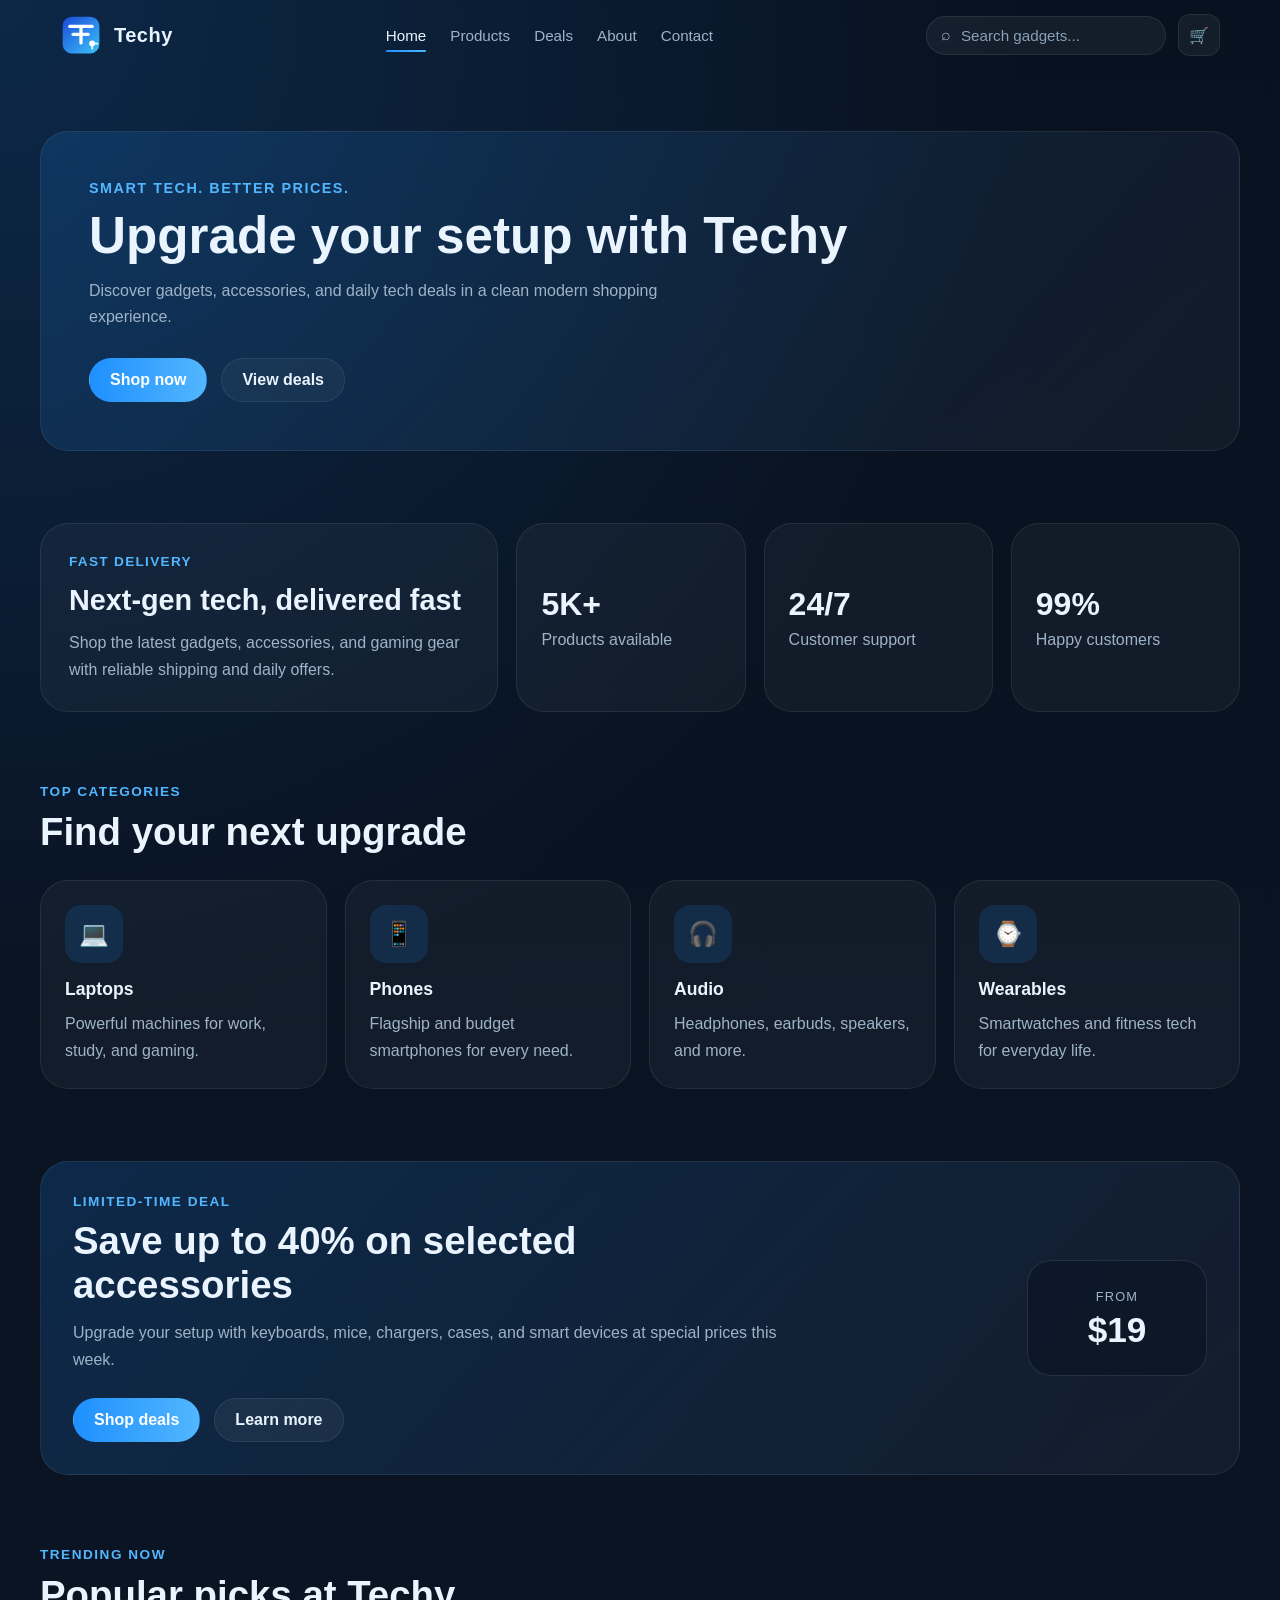
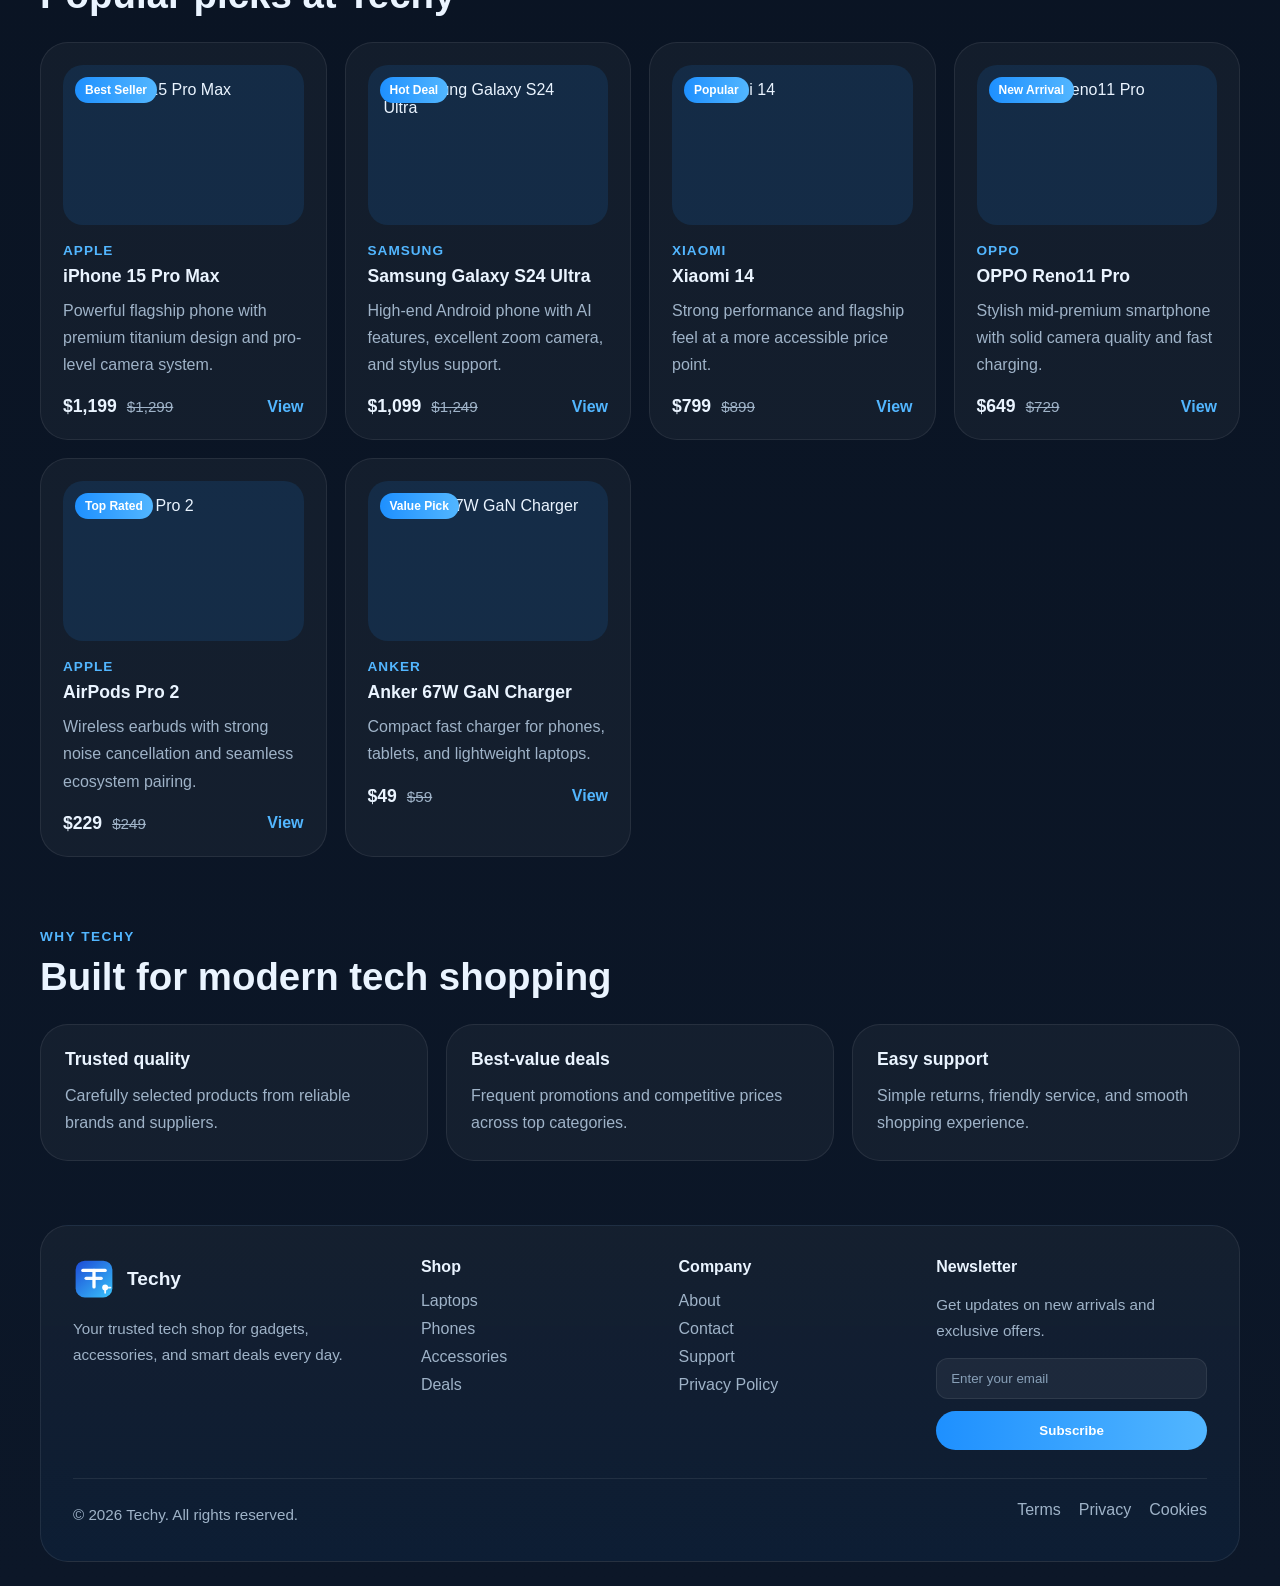
==== index.html @ f383778b "first commit" ====
<!DOCTYPE html>
<html lang="en">
    <head>
        <meta charset="UTF-8">
        <meta name="viewport" content="width=device-width, initial-scale=1.0">
        <title>Techy - Homepage</title>
        <link rel="icon" type="image/svg+xml" href="./assets/images/techy-favicon.svg">
        
        <link rel="stylesheet" href="./css/main.css">
        <link rel="stylesheet" href="./css/header.css">
        <link rel="stylesheet" href="./css/footer.css">
    </head>
    <body>
        <header class="header" id="header">
            <div class="header__container">
                <a href="#" class="header__brand">
                    <img
                        src="./assets/images/techy-symbol.svg"
                        alt="Techy logo"
                        class="header__logo"
                    >
                    <span class="header__brand-text">Techy</span>
                </a>

                <nav class="header__nav">
                    <a href="#" class="header__nav-link header__nav-link--active">Home</a>
                    <a href="#" class="header__nav-link">Products</a>
                    <a href="#" class="header__nav-link">Deals</a>
                    <a href="#" class="header__nav-link">About</a>
                    <a href="#" class="header__nav-link">Contact</a>
                </nav>

                <div class="header__actions">
                    <form class="header__search" action="#">
                        <span class="header__search-icon">⌕</span>
                        <input
                            type="text"
                            class="header__search-input"
                            placeholder="Search gadgets..."
                        >
                    </form>

                    <button class="header__icon-button" type="button" aria-label="Cart">🛒</button>
                    <button class="header__menu-button" type="button" id="menuBtn" aria-label="Open menu">☰</button>
                </div>
            </div>

            <div class="header__mobile-panel" id="mobilePanel">
                <div class="header__mobile-inner">
                    <form class="header__mobile-search" action="#">
                        <input
                            type="text"
                            class="header__mobile-search-input"
                            placeholder="Search gadgets..."
                        >
                    </form>

                    <div class="header__mobile-links">
                        <a href="#" class="header__mobile-link">Home</a>
                        <a href="#" class="header__mobile-link">Products</a>
                        <a href="#" class="header__mobile-link">Deals</a>
                        <a href="#" class="header__mobile-link">About</a>
                        <a href="#" class="header__mobile-link">Contact</a>
                    </div>
                </div>
            </div>
        </header>

        <section class="hero">
            <div class="hero__container">
                <div class="hero__card">
                    <p class="hero__eyebrow">Smart Tech. Better Prices.</p>
                    <h1 class="hero__title">Upgrade your setup with Techy</h1>
                    <p class="hero__description">
                        Discover gadgets, accessories, and daily tech deals in a clean modern shopping experience.
                    </p>
                    <div class="hero__actions">
                        <a href="#" class="hero__button hero__button--primary">Shop now</a>
                        <a href="#" class="hero__button hero__button--secondary">View deals</a>
                    </div>
                </div>
            </div>
        </section>

        <section class="promo">
            <div class="promo__container">
                <div class="promo__grid">
                    <article class="promo__card">
                        <span class="promo__label">Fast delivery</span>
                        <h2 class="promo__title">Next-gen tech, delivered fast</h2>
                        <p class="promo__text">
                            Shop the latest gadgets, accessories, and gaming gear with reliable shipping and daily offers.
                        </p>
                    </article>

                    <article class="promo__stat-card">
                        <strong class="promo__stat-number">5K+</strong>
                        <span class="promo__stat-label">Products available</span>
                    </article>

                    <article class="promo__stat-card">
                        <strong class="promo__stat-number">24/7</strong>
                        <span class="promo__stat-label">Customer support</span>
                    </article>

                    <article class="promo__stat-card">
                        <strong class="promo__stat-number">99%</strong>
                        <span class="promo__stat-label">Happy customers</span>
                    </article>
                </div>
            </div>
        </section>

        <section class="categories">
            <div class="categories__container">
                <div class="section-heading">
                    <p class="section-heading__eyebrow">Top categories</p>
                    <h2 class="section-heading__title">Find your next upgrade</h2>
                </div>

                <div class="categories__grid">
                    <article class="categories__card">
                        <span class="categories__icon">💻</span>
                        <h3 class="categories__name">Laptops</h3>
                        <p class="categories__text">Powerful machines for work, study, and gaming.</p>
                    </article>

                    <article class="categories__card">
                        <span class="categories__icon">📱</span>
                        <h3 class="categories__name">Phones</h3>
                        <p class="categories__text">Flagship and budget smartphones for every need.</p>
                    </article>

                    <article class="categories__card">
                        <span class="categories__icon">🎧</span>
                        <h3 class="categories__name">Audio</h3>
                        <p class="categories__text">Headphones, earbuds, speakers, and more.</p>
                    </article>

                    <article class="categories__card">
                        <span class="categories__icon">⌚</span>
                        <h3 class="categories__name">Wearables</h3>
                        <p class="categories__text">Smartwatches and fitness tech for everyday life.</p>
                    </article>
                </div>
            </div>
        </section>

        <section class="ad-banner">
            <div class="ad-banner__container">
                <div class="ad-banner__content">
                    <p class="ad-banner__eyebrow">Limited-time deal</p>
                    <h2 class="ad-banner__title">Save up to 40% on selected accessories</h2>
                    <p class="ad-banner__text">
                        Upgrade your setup with keyboards, mice, chargers, cases, and smart devices at special prices this week.
                    </p>
                    <div class="ad-banner__actions">
                        <a href="#" class="ad-banner__button ad-banner__button--primary">Shop deals</a>
                        <a href="#" class="ad-banner__button ad-banner__button--secondary">Learn more</a>
                    </div>
                </div>
                <div class="ad-banner__badge">
                    <span class="ad-banner__badge-label">From</span>
                    <strong class="ad-banner__badge-price">$19</strong>
                </div>
            </div>
        </section>

        <section class="products">
            <div class="products__container">
                <div class="section-heading">
                    <p class="section-heading__eyebrow">Trending now</p>
                    <h2 class="section-heading__title">Popular picks at Techy</h2>
                </div>

                <div class="products__grid" id="productsGrid"></div>
            </div>
        </section>

        <section class="features">
            <div class="features__container">
                <div class="section-heading">
                    <p class="section-heading__eyebrow">Why Techy</p>
                    <h2 class="section-heading__title">Built for modern tech shopping</h2>
                </div>

                <div class="features__grid">
                    <article class="features__card">
                        <h3 class="features__title">Trusted quality</h3>
                        <p class="features__text">Carefully selected products from reliable brands and suppliers.</p>
                    </article>

                    <article class="features__card">
                        <h3 class="features__title">Best-value deals</h3>
                        <p class="features__text">Frequent promotions and competitive prices across top categories.</p>
                    </article>

                    <article class="features__card">
                        <h3 class="features__title">Easy support</h3>
                        <p class="features__text">Simple returns, friendly service, and smooth shopping experience.</p>
                    </article>
                </div>
            </div>
        </section>

        <footer class="footer">
            <div class="footer__container">
                <div class="footer__top">
                    <div class="footer__brand-block">
                        <a href="#" class="footer__brand">
                            <img
                                src="./assets/images/techy-symbol.svg"
                                alt="Techy logo"
                                class="footer__logo"
                            >
                            <span class="footer__brand-text">Techy</span>
                        </a>
                        <p class="footer__description">
                            Your trusted tech shop for gadgets, accessories, and smart deals every day.
                        </p>
                    </div>

                    <div class="footer__links-group">
                        <h3 class="footer__title">Shop</h3>
                        <a href="#" class="footer__link">Laptops</a>
                        <a href="#" class="footer__link">Phones</a>
                        <a href="#" class="footer__link">Accessories</a>
                        <a href="#" class="footer__link">Deals</a>
                    </div>

                    <div class="footer__links-group">
                        <h3 class="footer__title">Company</h3>
                        <a href="#" class="footer__link">About</a>
                        <a href="#" class="footer__link">Contact</a>
                        <a href="#" class="footer__link">Support</a>
                        <a href="#" class="footer__link">Privacy Policy</a>
                    </div>

                    <div class="footer__links-group">
                        <h3 class="footer__title">Newsletter</h3>
                        <p class="footer__text">
                            Get updates on new arrivals and exclusive offers.
                        </p>
                        <form class="footer__form" action="#">
                            <input
                                type="email"
                                class="footer__input"
                                placeholder="Enter your email"
                            >
                            <button type="submit" class="footer__button">Subscribe</button>
                        </form>
                    </div>
                </div>

                <div class="footer__bottom">
                    <p class="footer__copyright">
                        © 2026 Techy. All rights reserved.
                    </p>
                    <div class="footer__bottom-links">
                        <a href="#" class="footer__bottom-link">Terms</a>
                        <a href="#" class="footer__bottom-link">Privacy</a>
                        <a href="#" class="footer__bottom-link">Cookies</a>
                    </div>
                </div>
            </div>
        </footer>

        <script src="./js/header.js"></script>
    </body>
</html>
---- css/main.css ----
* {
    box-sizing: border-box;
    margin: 0;
    padding: 0;
}

:root {
    --color-bg: #07111f;
    --color-bg-soft: rgba(10, 21, 38, 0.82);
    --color-surface: rgba(255, 255, 255, 0.05);
    --color-line: rgba(255, 255, 255, 0.08);
    --color-text: #eaf4ff;
    --color-muted: #9fb3c8;
    --color-primary: #1e90ff;
    --color-primary-light: #52b6ff;
    --shadow-lg: 0 10px 30px rgba(0, 0, 0, 0.25);
    --radius-sm: 12px;
    --radius-md: 18px;
    --radius-lg: 28px;
    --container-width: 1200px;
    --transition-base: 0.3s ease;
}

body {
    font-family: Arial, sans-serif;
    color: var(--color-text);
    min-height: 200vh;
    background:
        radial-gradient(circle at top left, rgba(30, 144, 255, 0.18), transparent 30%),
        linear-gradient(180deg, #08111f 0%, #0c1728 100%);
}

a {
    color: inherit;
}

.hero {
    padding: 60px 20px 0;
}

.hero__container {
    max-width: var(--container-width);
    margin: 0 auto;
}

.hero__card {
    padding: 48px;
    border: 1px solid var(--color-line);
    border-radius: var(--radius-lg);
    background: linear-gradient(135deg, rgba(30, 144, 255, 0.16), rgba(255, 255, 255, 0.04));
}

.hero__eyebrow {
    margin-bottom: 12px;
    color: var(--color-primary-light);
    font-size: 0.9rem;
    font-weight: 700;
    text-transform: uppercase;
    letter-spacing: 1.5px;
}

.hero__title {
    margin-bottom: 14px;
    font-size: clamp(2rem, 4vw, 4rem);
    line-height: 1.1;
}

.hero__description {
    max-width: 650px;
    color: var(--color-muted);
    line-height: 1.6;
    font-size: 1rem;
}

.hero__actions {
    display: flex;
    gap: 14px;
    margin-top: 28px;
    flex-wrap: wrap;
}

.hero__button {
    display: inline-flex;
    align-items: center;
    justify-content: center;
    padding: 12px 20px;
    border: 1px solid transparent;
    border-radius: 999px;
    text-decoration: none;
    font-weight: 700;
    transition: var(--transition-base);
}

.hero__button--primary {
    background: linear-gradient(90deg, var(--color-primary), var(--color-primary-light));
    color: white;
}

.hero__button--secondary {
    border-color: var(--color-line);
    background: rgba(255, 255, 255, 0.04);
    color: var(--color-text);
}

.hero__button--primary:hover,
.hero__button--secondary:hover {
    transform: translateY(-1px);
}

@media (max-width: 920px) {
    .hero__card {
        padding: 28px;
    }
}

.section-heading {
    margin-bottom: 24px;
}

.section-heading__eyebrow {
    margin-bottom: 10px;
    color: var(--color-primary-light);
    font-size: 0.85rem;
    font-weight: 700;
    text-transform: uppercase;
    letter-spacing: 1.5px;
}

.section-heading__title {
    font-size: clamp(1.6rem, 3vw, 2.5rem);
    line-height: 1.2;
}

.promo,
.categories,
.ad-banner,
.products,
.features {
    padding: 72px 20px 0;
}

.promo__container,
.categories__container,
.ad-banner__container,
.products__container,
.features__container {
    max-width: var(--container-width);
    margin: 0 auto;
}

.promo__grid {
    display: grid;
    grid-template-columns: 2fr 1fr 1fr 1fr;
    gap: 18px;
}

.promo__card,
.promo__stat-card,
.categories__card,
.products__card,
.features__card {
    border: 1px solid var(--color-line);
    border-radius: var(--radius-lg);
    background: rgba(255, 255, 255, 0.04);
}

.promo__card {
    padding: 28px;
}

.promo__label {
    display: inline-block;
    margin-bottom: 14px;
    color: var(--color-primary-light);
    font-size: 0.85rem;
    font-weight: 700;
    text-transform: uppercase;
    letter-spacing: 1.3px;
}

.promo__title {
    margin-bottom: 12px;
    font-size: 1.8rem;
    line-height: 1.2;
}

.promo__text,
.categories__text,
.products__text,
.features__text {
    color: var(--color-muted);
    line-height: 1.7;
}

.promo__stat-card {
    padding: 24px;
    display: flex;
    flex-direction: column;
    justify-content: center;
}

.promo__stat-number {
    font-size: 2rem;
    font-weight: 700;
    color: var(--color-text);
}

.promo__stat-label {
    margin-top: 8px;
    color: var(--color-muted);
}

.categories__grid,
.products__grid,
.features__grid {
    display: grid;
    gap: 18px;
}

.categories__grid {
    grid-template-columns: repeat(4, 1fr);
}

.categories__card {
    padding: 24px;
}

.categories__icon {
    display: inline-flex;
    align-items: center;
    justify-content: center;
    width: 58px;
    height: 58px;
    margin-bottom: 16px;
    border-radius: 16px;
    background: rgba(30, 144, 255, 0.14);
    font-size: 1.5rem;
}

.categories__name {
    margin-bottom: 10px;
    font-size: 1.1rem;
}

.ad-banner__container {
    display: flex;
    align-items: center;
    justify-content: space-between;
    gap: 24px;
    padding: 32px;
    border: 1px solid var(--color-line);
    border-radius: var(--radius-lg);
    background: linear-gradient(135deg, rgba(30, 144, 255, 0.18), rgba(255, 255, 255, 0.04));
}

.ad-banner__content {
    max-width: 720px;
}

.ad-banner__eyebrow {
    margin-bottom: 10px;
    color: var(--color-primary-light);
    font-size: 0.85rem;
    font-weight: 700;
    text-transform: uppercase;
    letter-spacing: 1.5px;
}

.ad-banner__title {
    margin-bottom: 12px;
    font-size: clamp(1.8rem, 3vw, 2.8rem);
    line-height: 1.15;
}

.ad-banner__text {
    color: var(--color-muted);
    line-height: 1.7;
}

.ad-banner__actions {
    display: flex;
    gap: 14px;
    margin-top: 24px;
    flex-wrap: wrap;
}

.ad-banner__button {
    display: inline-flex;
    align-items: center;
    justify-content: center;
    padding: 12px 20px;
    border: 1px solid transparent;
    border-radius: 999px;
    text-decoration: none;
    font-weight: 700;
    transition: var(--transition-base);
}

.ad-banner__button--primary {
    background: linear-gradient(90deg, var(--color-primary), var(--color-primary-light));
    color: #ffffff;
}

.ad-banner__button--secondary {
    border-color: var(--color-line);
    background: rgba(255, 255, 255, 0.05);
    color: var(--color-text);
}

.ad-banner__badge {
    min-width: 180px;
    padding: 28px 24px;
    border: 1px solid rgba(255, 255, 255, 0.1);
    border-radius: 24px;
    background: rgba(7, 17, 31, 0.45);
    text-align: center;
}

.ad-banner__badge-label {
    display: block;
    margin-bottom: 8px;
    color: var(--color-muted);
    text-transform: uppercase;
    letter-spacing: 1.2px;
    font-size: 0.8rem;
}

.ad-banner__badge-price {
    font-size: 2.2rem;
    line-height: 1;
}

.products__grid {
    grid-template-columns: repeat(4, 1fr);
}

.products__card {
    padding: 22px;
}

.products__image {
    display: flex;
    align-items: center;
    justify-content: center;
    height: 160px;
    margin-bottom: 18px;
    border-radius: 20px;
    background: rgba(30, 144, 255, 0.12);
    font-size: 3rem;
}

.products__name {
    margin-bottom: 10px;
    font-size: 1.1rem;
}

.products__meta {
    display: flex;
    align-items: center;
    justify-content: space-between;
    gap: 12px;
    margin-top: 18px;
}

.products__price {
    font-size: 1.1rem;
    font-weight: 700;
}

.products__link {
    color: var(--color-primary-light);
    text-decoration: none;
    font-weight: 700;
}

.products__media {
    position: relative;
    margin-bottom: 18px;
}

.products__product-image {
    width: 100%;
    height: 160px;
    object-fit: contain;
    display: block;
    border-radius: 20px;
    background: rgba(30, 144, 255, 0.12);
    padding: 16px;
}

.products__badge {
    position: absolute;
    top: 12px;
    left: 12px;
    z-index: 1;
    padding: 6px 10px;
    border-radius: 999px;
    background: linear-gradient(90deg, var(--color-primary), var(--color-primary-light));
    color: #ffffff;
    font-size: 0.75rem;
    font-weight: 700;
}

.products__content {
    display: flex;
    flex-direction: column;
}

.products__brand {
    margin-bottom: 8px;
    color: var(--color-primary-light);
    font-size: 0.85rem;
    font-weight: 700;
    text-transform: uppercase;
    letter-spacing: 1px;
}

.products__price-group {
    display: flex;
    align-items: center;
    gap: 10px;
    flex-wrap: wrap;
}

.products__original-price {
    color: var(--color-muted);
    font-size: 0.95rem;
    text-decoration: line-through;
}

.features__grid {
    grid-template-columns: repeat(3, 1fr);
}

.features__card {
    padding: 24px;
}

.features__title {
    margin-bottom: 12px;
    font-size: 1.1rem;
}

@media (max-width: 920px) {
    .promo__grid,
    .categories__grid,
    .products__grid,
    .features__grid {
        grid-template-columns: 1fr 1fr;
    }

    .promo__card {
        grid-column: span 2;
    }

    .ad-banner__container {
        flex-direction: column;
        align-items: flex-start;
    }
}

@media (max-width: 640px) {
    .promo,
    .categories,
    .ad-banner,
    .products,
    .features {
        padding: 56px 16px 0;
    }

    .promo__grid,
    .categories__grid,
    .products__grid,
    .features__grid {
        grid-template-columns: 1fr;
    }

    .promo__card {
        grid-column: span 1;
    }

    .ad-banner__container {
        padding: 24px;
    }

    .hero,
    .footer {
        padding-left: 16px;
        padding-right: 16px;
    }
}
---- css/header.css ----
.header {
    position: sticky;
    top: 0;
    z-index: 1000;
    width: 100%;
    border-bottom: 1px solid transparent;
    transition: var(--transition-base);
}

.header--scrolled {
    background: var(--color-bg-soft);
    backdrop-filter: blur(14px);
    border-bottom-color: var(--color-line);
    box-shadow: var(--shadow-lg);
}

.header__container {
    max-width: var(--container-width);
    margin: 0 auto;
    padding: 14px 20px;
    display: flex;
    align-items: center;
    justify-content: space-between;
    gap: 24px;
}

.header__brand {
    display: flex;
    align-items: center;
    gap: 12px;
    text-decoration: none;
    flex-shrink: 0;
}

.header__logo {
    width: 42px;
    height: 42px;
    object-fit: contain;
    display: block;
}

.header__brand-text {
    font-size: 1.25rem;
    font-weight: 700;
    letter-spacing: 0.5px;
}

.header__nav {
    display: flex;
    align-items: center;
    gap: 24px;
}

.header__nav-link {
    position: relative;
    color: var(--color-muted);
    text-decoration: none;
    font-size: 0.95rem;
    transition: var(--transition-base);
}

.header__nav-link:hover,
.header__nav-link--active {
    color: var(--color-text);
}

.header__nav-link:hover::after,
.header__nav-link--active::after {
    content: "";
    position: absolute;
    left: 0;
    bottom: -8px;
    width: 100%;
    height: 2px;
    border-radius: 999px;
    background: linear-gradient(90deg, var(--color-primary), var(--color-primary-light));
}

.header__actions {
    display: flex;
    align-items: center;
    gap: 12px;
}

.header__search {
    display: flex;
    align-items: center;
    gap: 10px;
    min-width: 240px;
    padding: 10px 14px;
    border: 1px solid var(--color-line);
    border-radius: 999px;
    background: var(--color-surface);
}

.header__search-icon {
    color: var(--color-muted);
    line-height: 1;
}

.header__search-input {
    width: 100%;
    border: none;
    outline: none;
    background: transparent;
    color: var(--color-text);
    font-size: 0.95rem;
}

.header__search-input::placeholder {
    color: #88a0b8;
}

.header__icon-button,
.header__menu-button {
    width: 42px;
    height: 42px;
    border: 1px solid var(--color-line);
    border-radius: var(--radius-sm);
    background: var(--color-surface);
    color: var(--color-text);
    font-size: 1rem;
    cursor: pointer;
    transition: var(--transition-base);
}

.header__icon-button:hover,
.header__menu-button:hover,
.header__menu-button--active {
    background: rgba(30, 144, 255, 0.16);
    border-color: rgba(82, 182, 255, 0.45);
}

.header__menu-button {
    display: none;
}

.header__mobile-panel {
    display: none;
    max-width: var(--container-width);
    margin: 0 auto;
    padding: 0 20px 16px;
}

.header__mobile-panel--open {
    display: block;
}

.header__mobile-inner {
    padding: 16px;
    border: 1px solid var(--color-line);
    border-radius: var(--radius-md);
    background: rgba(7, 17, 31, 0.95);
    box-shadow: var(--shadow-lg);
}

.header__mobile-search {
    margin-bottom: 14px;
}

.header__mobile-search-input {
    width: 100%;
    padding: 12px 14px;
    border: 1px solid var(--color-line);
    border-radius: var(--radius-sm);
    outline: none;
    background: var(--color-surface);
    color: var(--color-text);
}

.header__mobile-search-input::placeholder {
    color: #88a0b8;
}

.header__mobile-links {
    display: flex;
    flex-direction: column;
    gap: 12px;
}

.header__mobile-link {
    padding: 10px 0;
    text-decoration: none;
    border-bottom: 1px solid rgba(255, 255, 255, 0.06);
}

@media (max-width: 920px) {
    .header__nav,
    .header__search,
    .header__icon-button {
        display: none;
    }

    .header__menu-button {
        display: inline-block;
    }

    .header__container {
        padding: 12px 16px;
    }

    .header__brand-text {
        font-size: 1.1rem;
    }
}
---- css/footer.css ----
.footer {
    padding: 64px 20px 24px;
}

.footer__container {
    max-width: var(--container-width);
    margin: 0 auto;
    padding: 32px;
    border: 1px solid var(--color-line);
    border-radius: var(--radius-lg);
    background: linear-gradient(180deg, rgba(255, 255, 255, 0.04), rgba(30, 144, 255, 0.06));
}

.footer__top {
    display: grid;
    grid-template-columns: 1.4fr 1fr 1fr 1.2fr;
    gap: 32px;
    padding-bottom: 28px;
    border-bottom: 1px solid var(--color-line);
}

.footer__brand-block {
    max-width: 320px;
}

.footer__brand {
    display: inline-flex;
    align-items: center;
    gap: 12px;
    margin-bottom: 16px;
    text-decoration: none;
}

.footer__logo {
    width: 42px;
    height: 42px;
    object-fit: contain;
    display: block;
}

.footer__brand-text {
    font-size: 1.2rem;
    font-weight: 700;
    color: var(--color-text);
}

.footer__description,
.footer__text,
.footer__copyright {
    color: var(--color-muted);
    line-height: 1.7;
    font-size: 0.95rem;
}

.footer__title {
    margin-bottom: 16px;
    font-size: 1rem;
    color: var(--color-text);
}

.footer__links-group {
    display: flex;
    flex-direction: column;
}

.footer__link,
.footer__bottom-link {
    color: var(--color-muted);
    text-decoration: none;
    margin-bottom: 10px;
    transition: var(--transition-base);
}

.footer__link:hover,
.footer__bottom-link:hover {
    color: var(--color-text);
}

.footer__form {
    display: flex;
    flex-direction: column;
    gap: 12px;
    margin-top: 14px;
}

.footer__input {
    width: 100%;
    padding: 12px 14px;
    border: 1px solid var(--color-line);
    border-radius: var(--radius-sm);
    outline: none;
    background: rgba(255, 255, 255, 0.05);
    color: var(--color-text);
}

.footer__input::placeholder {
    color: #88a0b8;
}

.footer__button {
    padding: 12px 16px;
    border: none;
    border-radius: 999px;
    background: linear-gradient(90deg, var(--color-primary), var(--color-primary-light));
    color: #ffffff;
    font-weight: 700;
    cursor: pointer;
    transition: var(--transition-base);
}

.footer__button:hover {
    transform: translateY(-1px);
}

.footer__bottom {
    display: flex;
    align-items: center;
    justify-content: space-between;
    gap: 20px;
    padding-top: 22px;
    flex-wrap: wrap;
}

.footer__bottom-links {
    display: flex;
    align-items: center;
    gap: 18px;
    flex-wrap: wrap;
}

@media (max-width: 920px) {
    .footer__container {
        padding: 24px;
    }

    .footer__top {
        grid-template-columns: 1fr 1fr;
    }
}

@media (max-width: 640px) {
    .footer {
        padding: 48px 16px 20px;
    }

    .footer__top {
        grid-template-columns: 1fr;
    }

    .footer__bottom {
        flex-direction: column;
        align-items: flex-start;
    }
}
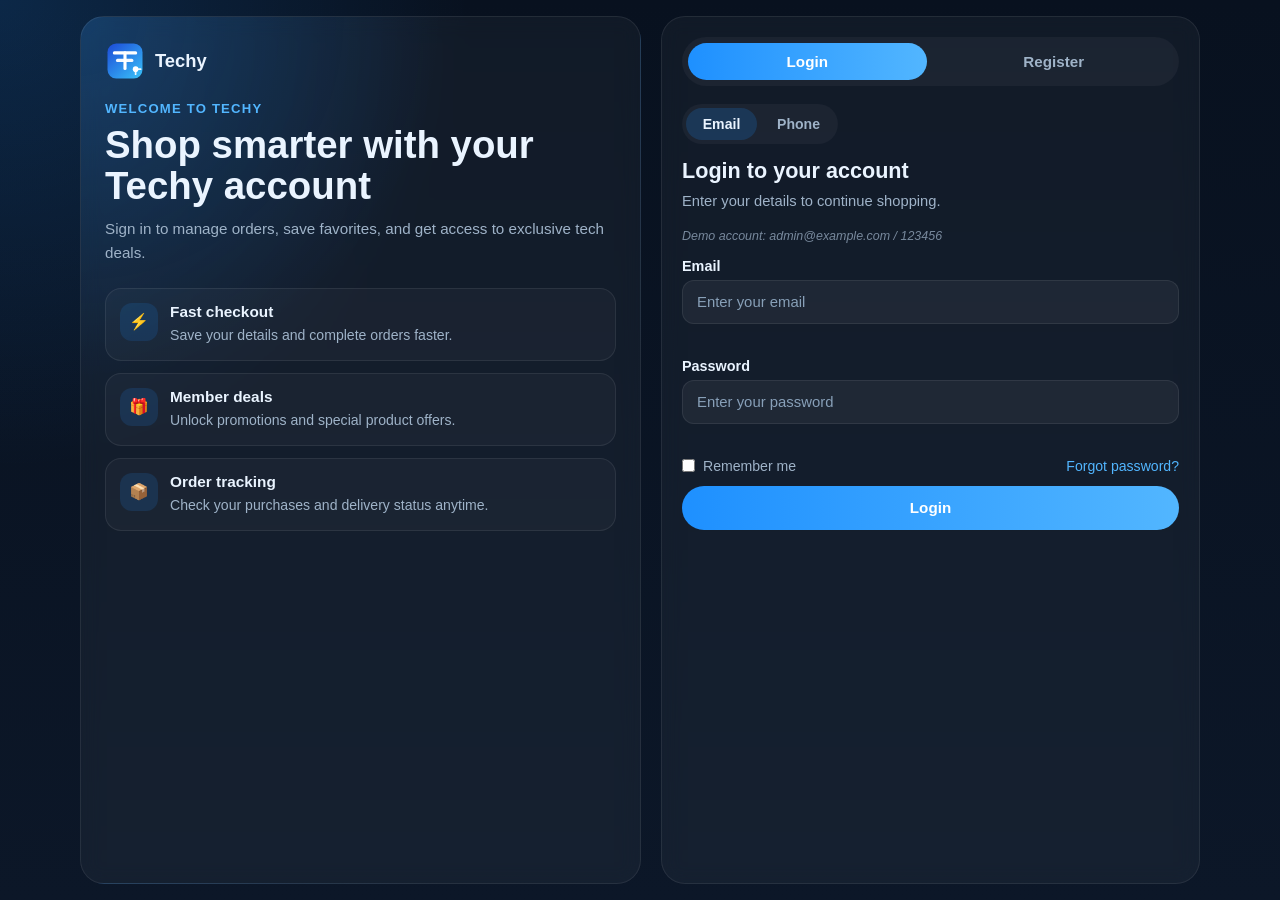
==== commit 7e6a42d4: "feat: add features" ====
--- a/index.html
+++ b/index.html
@@ -5,7 +5,10 @@
         <meta name="viewport" content="width=device-width, initial-scale=1.0">
         <title>Techy - Homepage</title>
         <link rel="icon" type="image/svg+xml" href="./assets/images/techy-favicon.svg">
-        
+        <script src="./js/auth-session.js"></script>
+        <script>
+            window.TechyAuth.requireAuth();
+        </script>
         <link rel="stylesheet" href="./css/main.css">
         <link rel="stylesheet" href="./css/header.css">
         <link rel="stylesheet" href="./css/footer.css">
@@ -13,7 +16,7 @@
     <body>
         <header class="header" id="header">
             <div class="header__container">
-                <a href="#" class="header__brand">
+                <a href="./index.html" class="header__brand">
                     <img
                         src="./assets/images/techy-symbol.svg"
                         alt="Techy logo"
@@ -23,16 +26,16 @@
                 </a>
 
                 <nav class="header__nav">
-                    <a href="#" class="header__nav-link header__nav-link--active">Home</a>
-                    <a href="#" class="header__nav-link">Products</a>
-                    <a href="#" class="header__nav-link">Deals</a>
-                    <a href="#" class="header__nav-link">About</a>
-                    <a href="#" class="header__nav-link">Contact</a>
+                    <a href="./index.html" class="header__nav-link header__nav-link--active">Home</a>
+                    <a href="./products.html" class="header__nav-link">Products</a>
+                    <a href="./products.html" class="header__nav-link">Deals</a>
+                    <a href="./login.html" class="header__nav-link">Account</a>
+                    <a href="./cart.html" class="header__nav-link">Cart</a>
                 </nav>
 
                 <div class="header__actions">
                     <form class="header__search" action="#">
-                        <span class="header__search-icon">⌕</span>
+                        <span class="header__search-icon">Search</span>
                         <input
                             type="text"
                             class="header__search-input"
@@ -40,8 +43,11 @@
                         >
                     </form>
 
-                    <button class="header__icon-button" type="button" aria-label="Cart">🛒</button>
-                    <button class="header__menu-button" type="button" id="menuBtn" aria-label="Open menu">☰</button>
+                    <a href="./cart.html" class="header__icon-link" aria-label="Cart">
+                        <span class="header__icon-symbol">Cart</span>
+                        <span class="header__cart-count" data-cart-count>0</span>
+                    </a>
+                    <button class="header__menu-button" type="button" id="menuBtn" aria-label="Open menu">Menu</button>
                 </div>
             </div>
 
@@ -56,11 +62,11 @@
                     </form>
 
                     <div class="header__mobile-links">
-                        <a href="#" class="header__mobile-link">Home</a>
-                        <a href="#" class="header__mobile-link">Products</a>
-                        <a href="#" class="header__mobile-link">Deals</a>
-                        <a href="#" class="header__mobile-link">About</a>
-                        <a href="#" class="header__mobile-link">Contact</a>
+                        <a href="./index.html" class="header__mobile-link">Home</a>
+                        <a href="./products.html" class="header__mobile-link">Products</a>
+                        <a href="./products.html" class="header__mobile-link">Deals</a>
+                        <a href="./login.html" class="header__mobile-link">Account</a>
+                        <a href="./cart.html" class="header__mobile-link">Cart</a>
                     </div>
                 </div>
             </div>
@@ -75,8 +81,8 @@
                         Discover gadgets, accessories, and daily tech deals in a clean modern shopping experience.
                     </p>
                     <div class="hero__actions">
-                        <a href="#" class="hero__button hero__button--primary">Shop now</a>
-                        <a href="#" class="hero__button hero__button--secondary">View deals</a>
+                        <a href="./products.html" class="hero__button hero__button--primary">Shop now</a>
+                        <a href="./products.html" class="hero__button hero__button--secondary">View deals</a>
                     </div>
                 </div>
             </div>
@@ -120,25 +126,25 @@
 
                 <div class="categories__grid">
                     <article class="categories__card">
-                        <span class="categories__icon">💻</span>
+                        <span class="categories__icon">LP</span>
                         <h3 class="categories__name">Laptops</h3>
                         <p class="categories__text">Powerful machines for work, study, and gaming.</p>
                     </article>
 
                     <article class="categories__card">
-                        <span class="categories__icon">📱</span>
+                        <span class="categories__icon">PH</span>
                         <h3 class="categories__name">Phones</h3>
                         <p class="categories__text">Flagship and budget smartphones for every need.</p>
                     </article>
 
                     <article class="categories__card">
-                        <span class="categories__icon">🎧</span>
+                        <span class="categories__icon">AU</span>
                         <h3 class="categories__name">Audio</h3>
                         <p class="categories__text">Headphones, earbuds, speakers, and more.</p>
                     </article>
 
                     <article class="categories__card">
-                        <span class="categories__icon">⌚</span>
+                        <span class="categories__icon">WR</span>
                         <h3 class="categories__name">Wearables</h3>
                         <p class="categories__text">Smartwatches and fitness tech for everyday life.</p>
                     </article>
@@ -155,8 +161,8 @@
                         Upgrade your setup with keyboards, mice, chargers, cases, and smart devices at special prices this week.
                     </p>
                     <div class="ad-banner__actions">
-                        <a href="#" class="ad-banner__button ad-banner__button--primary">Shop deals</a>
-                        <a href="#" class="ad-banner__button ad-banner__button--secondary">Learn more</a>
+                        <a href="./products.html" class="ad-banner__button ad-banner__button--primary">Shop deals</a>
+                        <a href="./products.html" class="ad-banner__button ad-banner__button--secondary">Learn more</a>
                     </div>
                 </div>
                 <div class="ad-banner__badge">
@@ -177,7 +183,7 @@
             </div>
         </section>
 
-        <section class="features">
+        <section class="features" id="aboutSection">
             <div class="features__container">
                 <div class="section-heading">
                     <p class="section-heading__eyebrow">Why Techy</p>
@@ -203,11 +209,11 @@
             </div>
         </section>
 
-        <footer class="footer">
+        <footer class="footer" id="contactSection">
             <div class="footer__container">
                 <div class="footer__top">
                     <div class="footer__brand-block">
-                        <a href="#" class="footer__brand">
+                        <a href="./index.html" class="footer__brand">
                             <img
                                 src="./assets/images/techy-symbol.svg"
                                 alt="Techy logo"
@@ -222,18 +228,18 @@
 
                     <div class="footer__links-group">
                         <h3 class="footer__title">Shop</h3>
-                        <a href="#" class="footer__link">Laptops</a>
-                        <a href="#" class="footer__link">Phones</a>
-                        <a href="#" class="footer__link">Accessories</a>
-                        <a href="#" class="footer__link">Deals</a>
+                        <a href="./products.html?category=Laptops" class="footer__link">Laptops</a>
+                        <a href="./products.html?category=Phones" class="footer__link">Phones</a>
+                        <a href="./products.html?category=Accessories" class="footer__link">Accessories</a>
+                        <a href="./products.html?badge=deal" class="footer__link">Deals</a>
                     </div>
 
                     <div class="footer__links-group">
                         <h3 class="footer__title">Company</h3>
-                        <a href="#" class="footer__link">About</a>
-                        <a href="#" class="footer__link">Contact</a>
-                        <a href="#" class="footer__link">Support</a>
-                        <a href="#" class="footer__link">Privacy Policy</a>
+                        <a href="./index.html#aboutSection" class="footer__link">About</a>
+                        <a href="./index.html#contactSection" class="footer__link">Contact</a>
+                        <a href="./products.html" class="footer__link">Support</a>
+                        <a href="./index.html#contactSection" class="footer__link">Privacy Policy</a>
                     </div>
 
                     <div class="footer__links-group">
@@ -253,18 +259,19 @@
                 </div>
 
                 <div class="footer__bottom">
-                    <p class="footer__copyright">
-                        © 2026 Techy. All rights reserved.
-                    </p>
+                    <p class="footer__copyright">© 2026 Techy. All rights reserved.</p>
                     <div class="footer__bottom-links">
-                        <a href="#" class="footer__bottom-link">Terms</a>
-                        <a href="#" class="footer__bottom-link">Privacy</a>
-                        <a href="#" class="footer__bottom-link">Cookies</a>
+                        <a href="./login.html" class="footer__bottom-link">Terms</a>
+                        <a href="./login.html" class="footer__bottom-link">Privacy</a>
+                        <a href="./login.html" class="footer__bottom-link">Cookies</a>
                     </div>
                 </div>
             </div>
         </footer>
 
+        <script src="./js/catalog-data.js"></script>
+        <script src="./js/store.js"></script>
         <script src="./js/header.js"></script>
+        <script src="./js/home.js"></script>
     </body>
-</html>+</html>
--- a/css/main.css
+++ b/css/main.css
@@ -24,7 +24,7 @@
 body {
     font-family: Arial, sans-serif;
     color: var(--color-text);
-    min-height: 200vh;
+    min-height: 100vh;
     background:
         radial-gradient(circle at top left, rgba(30, 144, 255, 0.18), transparent 30%),
         linear-gradient(180deg, #08111f 0%, #0c1728 100%);
@@ -335,7 +335,15 @@
 }
 
 .products__card {
+    display: flex;
+    flex-direction: column;
     padding: 22px;
+    cursor: pointer;
+    transition:
+        transform var(--transition-base),
+        border-color var(--transition-base),
+        box-shadow var(--transition-base),
+        background var(--transition-base);
 }
 
 .products__image {
@@ -347,6 +355,9 @@
     border-radius: 20px;
     background: rgba(30, 144, 255, 0.12);
     font-size: 3rem;
+    transition:
+        transform var(--transition-base),
+        background var(--transition-base);
 }
 
 .products__name {
@@ -359,7 +370,8 @@
     align-items: center;
     justify-content: space-between;
     gap: 12px;
-    margin-top: 18px;
+    margin-top: auto;
+    padding-top: 18px;
 }
 
 .products__price {
@@ -371,6 +383,62 @@
     color: var(--color-primary-light);
     text-decoration: none;
     font-weight: 700;
+}
+
+.products__action-group {
+    display: flex;
+    align-items: center;
+    gap: 12px;
+    flex-wrap: wrap;
+    justify-content: flex-end;
+}
+
+.products__add-button {
+    border: 1px solid rgba(82, 182, 255, 0.4);
+    border-radius: 999px;
+    background: rgba(30, 144, 255, 0.14);
+    color: var(--color-text);
+    padding: 10px 14px;
+    font: inherit;
+    font-weight: 700;
+    cursor: pointer;
+    transition:
+        border-color var(--transition-base),
+        background var(--transition-base),
+        transform var(--transition-base);
+}
+
+.products__add-button:hover,
+.products__add-button:focus-visible {
+    border-color: rgba(82, 182, 255, 0.7);
+    background: rgba(30, 144, 255, 0.24);
+}
+
+.products__add-button:focus-visible {
+    outline: 2px solid rgba(82, 182, 255, 0.8);
+    outline-offset: 3px;
+}
+
+.products__add-button:active {
+    transform: translateY(1px);
+}
+
+.products__card:focus-visible {
+    outline: 2px solid rgba(82, 182, 255, 0.8);
+    outline-offset: 3px;
+}
+
+.products__card:hover {
+    transform: translateY(-6px);
+    border-color: rgba(82, 182, 255, 0.3);
+    box-shadow: 0 18px 40px rgba(0, 0, 0, 0.24);
+    background: rgba(255, 255, 255, 0.06);
+}
+
+.products__card:hover .products__product-image,
+.products__card:hover .products__image {
+    transform: scale(1.02);
+    background: rgba(30, 144, 255, 0.18);
 }
 
 .products__media {
@@ -386,6 +454,9 @@
     border-radius: 20px;
     background: rgba(30, 144, 255, 0.12);
     padding: 16px;
+    transition:
+        transform var(--transition-base),
+        background var(--transition-base);
 }
 
 .products__badge {
@@ -404,6 +475,7 @@
 .products__content {
     display: flex;
     flex-direction: column;
+    flex: 1;
 }
 
 .products__brand {
@@ -426,6 +498,15 @@
     color: var(--color-muted);
     font-size: 0.95rem;
     text-decoration: line-through;
+}
+
+.products__empty {
+    padding: 32px;
+    border: 1px solid var(--color-line);
+    border-radius: var(--radius-lg);
+    background: rgba(255, 255, 255, 0.04);
+    color: var(--color-muted);
+    text-align: center;
 }
 
 .features__grid {
@@ -488,4 +569,4 @@
         padding-left: 16px;
         padding-right: 16px;
     }
-}+}
--- a/css/header.css
+++ b/css/header.css
@@ -112,6 +112,7 @@
 }
 
 .header__icon-button,
+.header__icon-link,
 .header__menu-button {
     width: 42px;
     height: 42px;
@@ -124,7 +125,38 @@
     transition: var(--transition-base);
 }
 
+.header__icon-link {
+    position: relative;
+    display: inline-flex;
+    align-items: center;
+    justify-content: center;
+    text-decoration: none;
+}
+
+.header__icon-symbol {
+    font-size: 0.7rem;
+    font-weight: 700;
+    letter-spacing: 0.4px;
+    text-transform: uppercase;
+}
+
+.header__cart-count {
+    position: absolute;
+    top: -6px;
+    right: -6px;
+    min-width: 20px;
+    min-height: 20px;
+    padding: 2px 6px;
+    border-radius: 999px;
+    background: linear-gradient(90deg, var(--color-primary), var(--color-primary-light));
+    color: #ffffff;
+    font-size: 0.7rem;
+    font-weight: 700;
+    line-height: 1.2;
+}
+
 .header__icon-button:hover,
+.header__icon-link:hover,
 .header__menu-button:hover,
 .header__menu-button--active {
     background: rgba(30, 144, 255, 0.16);
@@ -187,7 +219,8 @@
 @media (max-width: 920px) {
     .header__nav,
     .header__search,
-    .header__icon-button {
+    .header__icon-button,
+    .header__icon-link {
         display: none;
     }
 
@@ -202,4 +235,4 @@
     .header__brand-text {
         font-size: 1.1rem;
     }
-}+}
